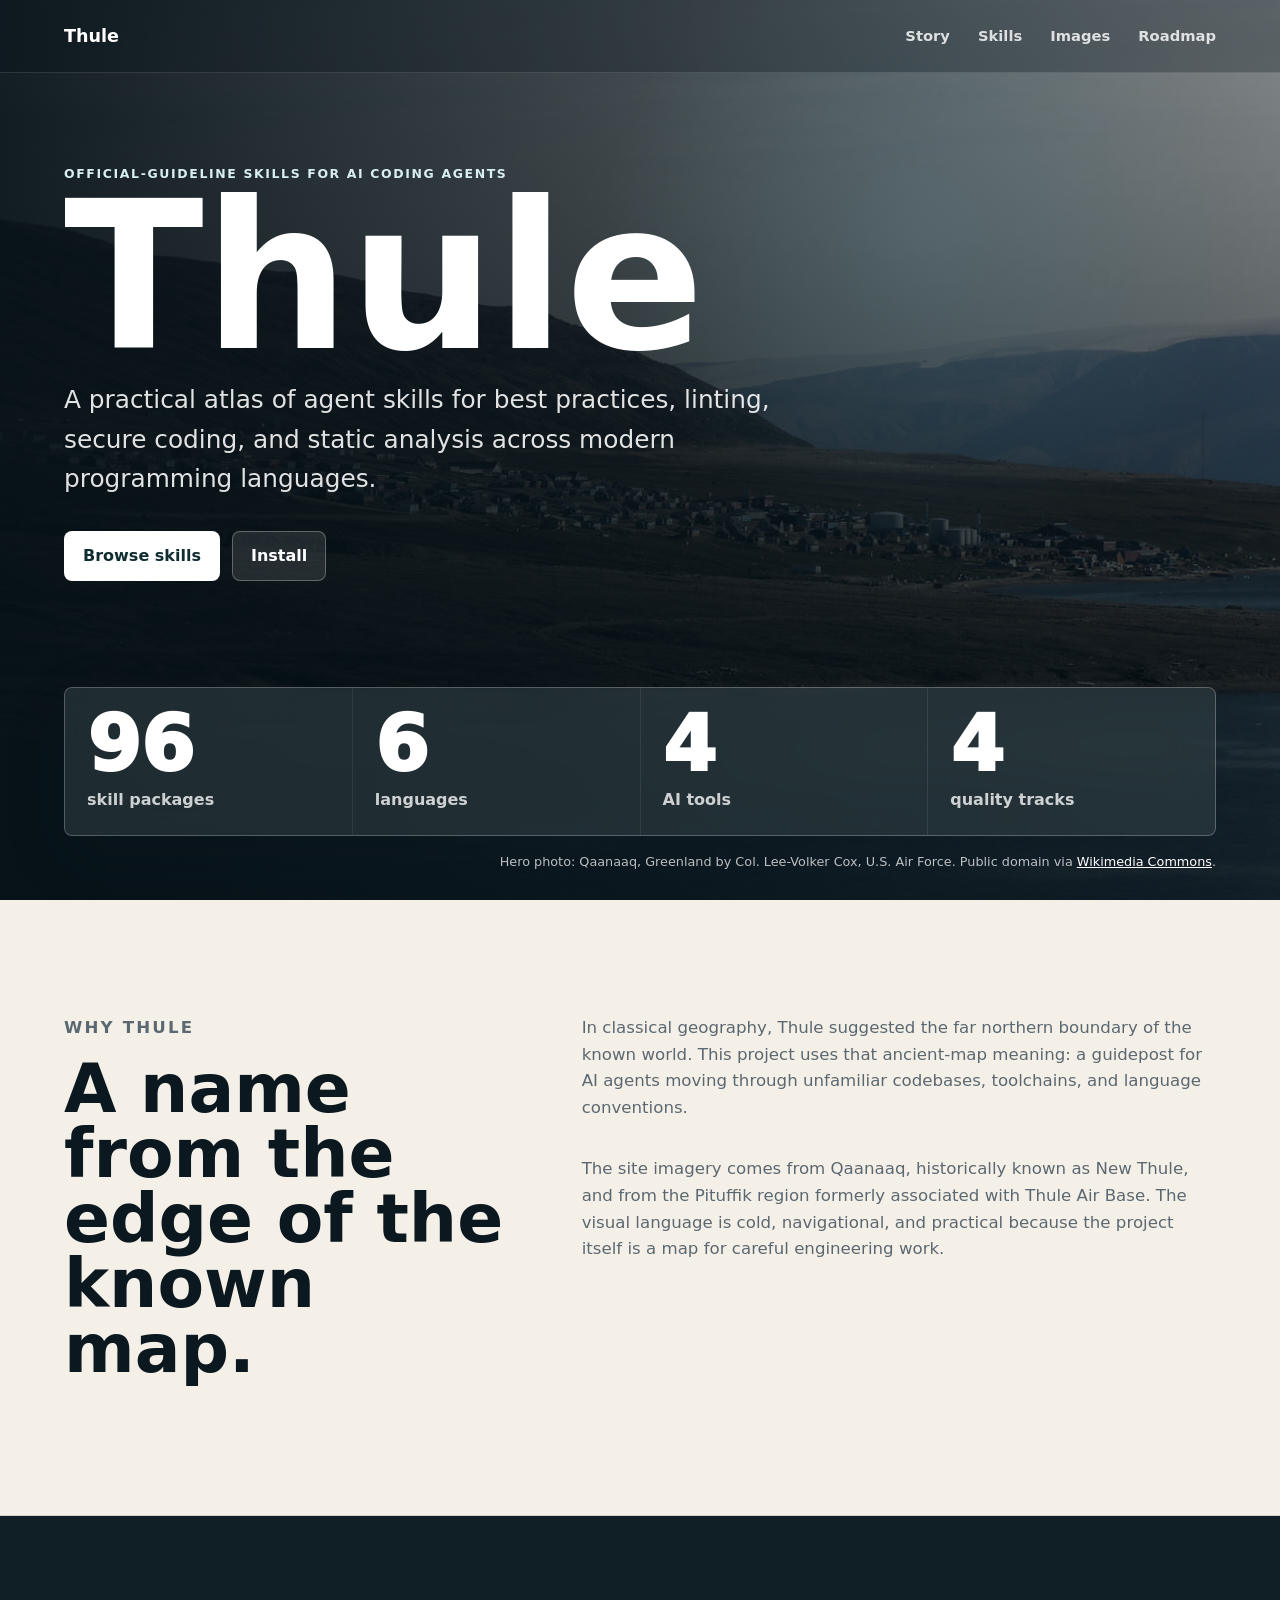
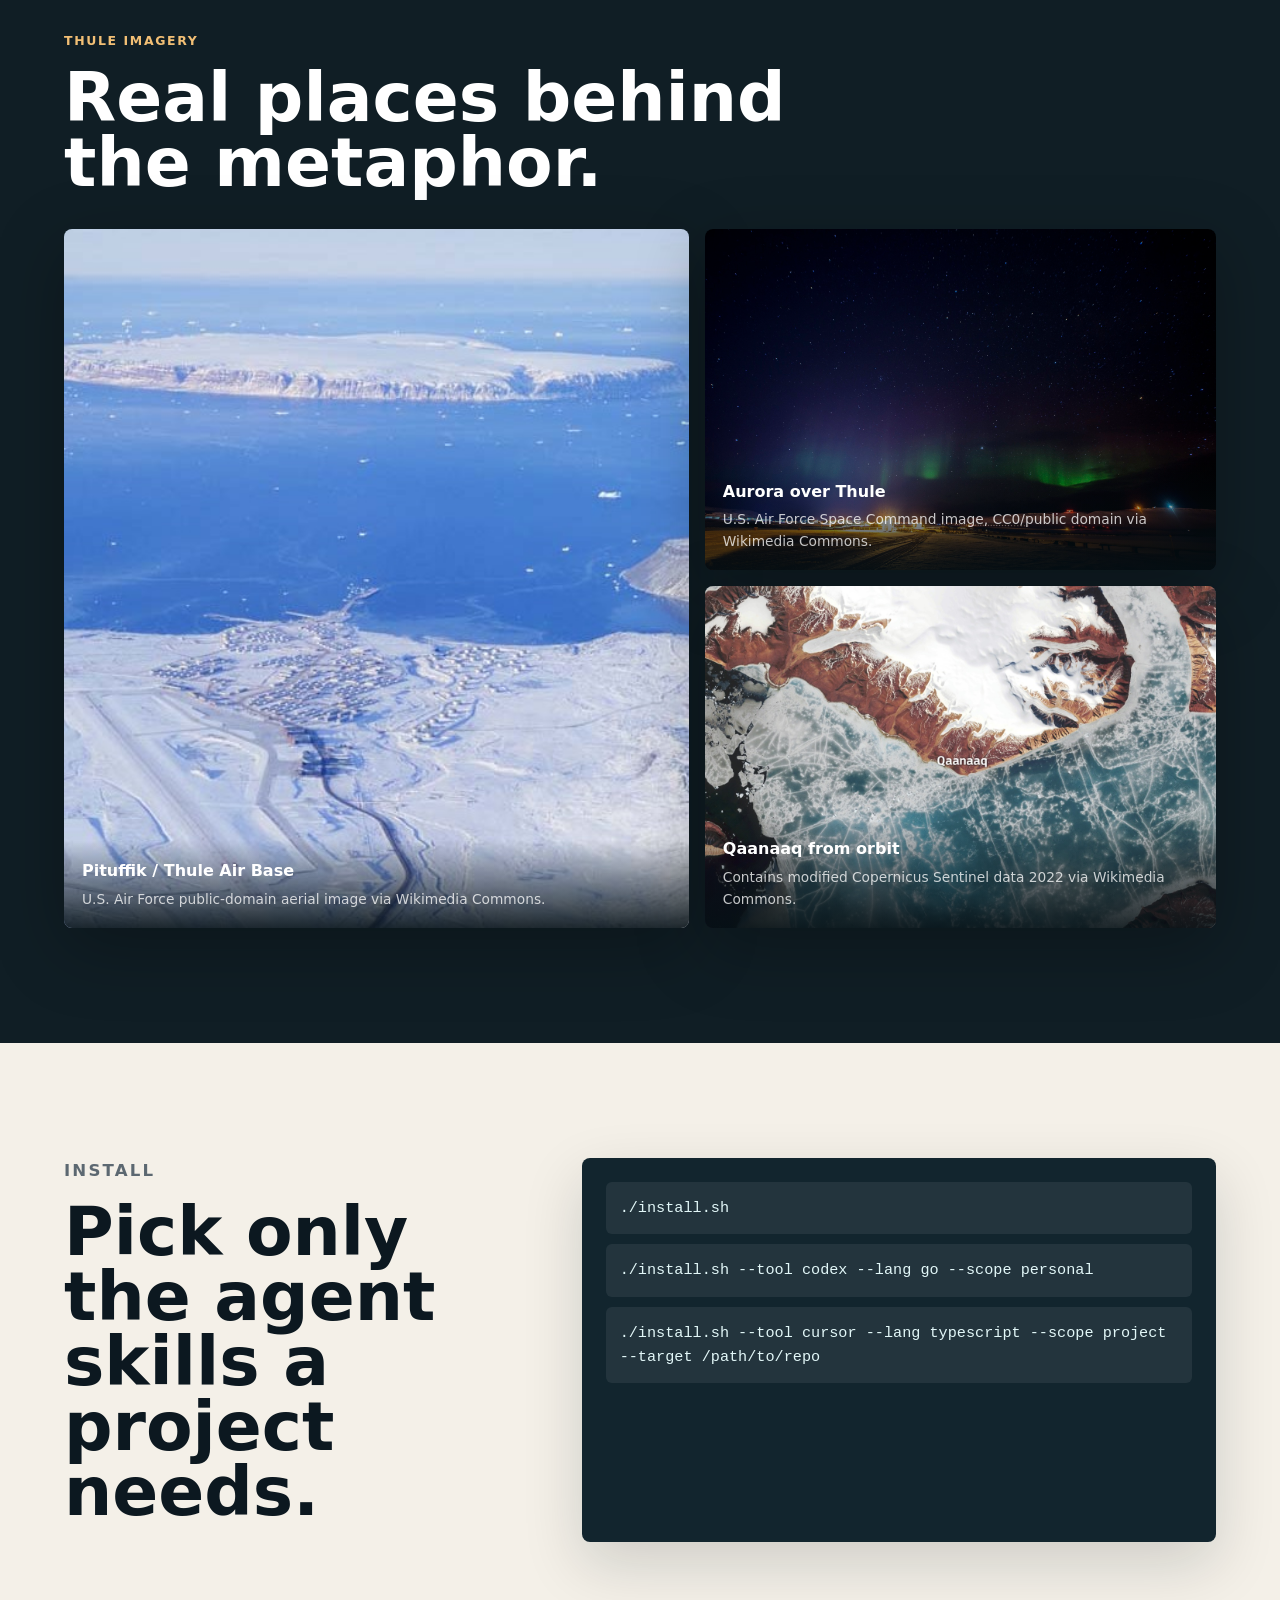
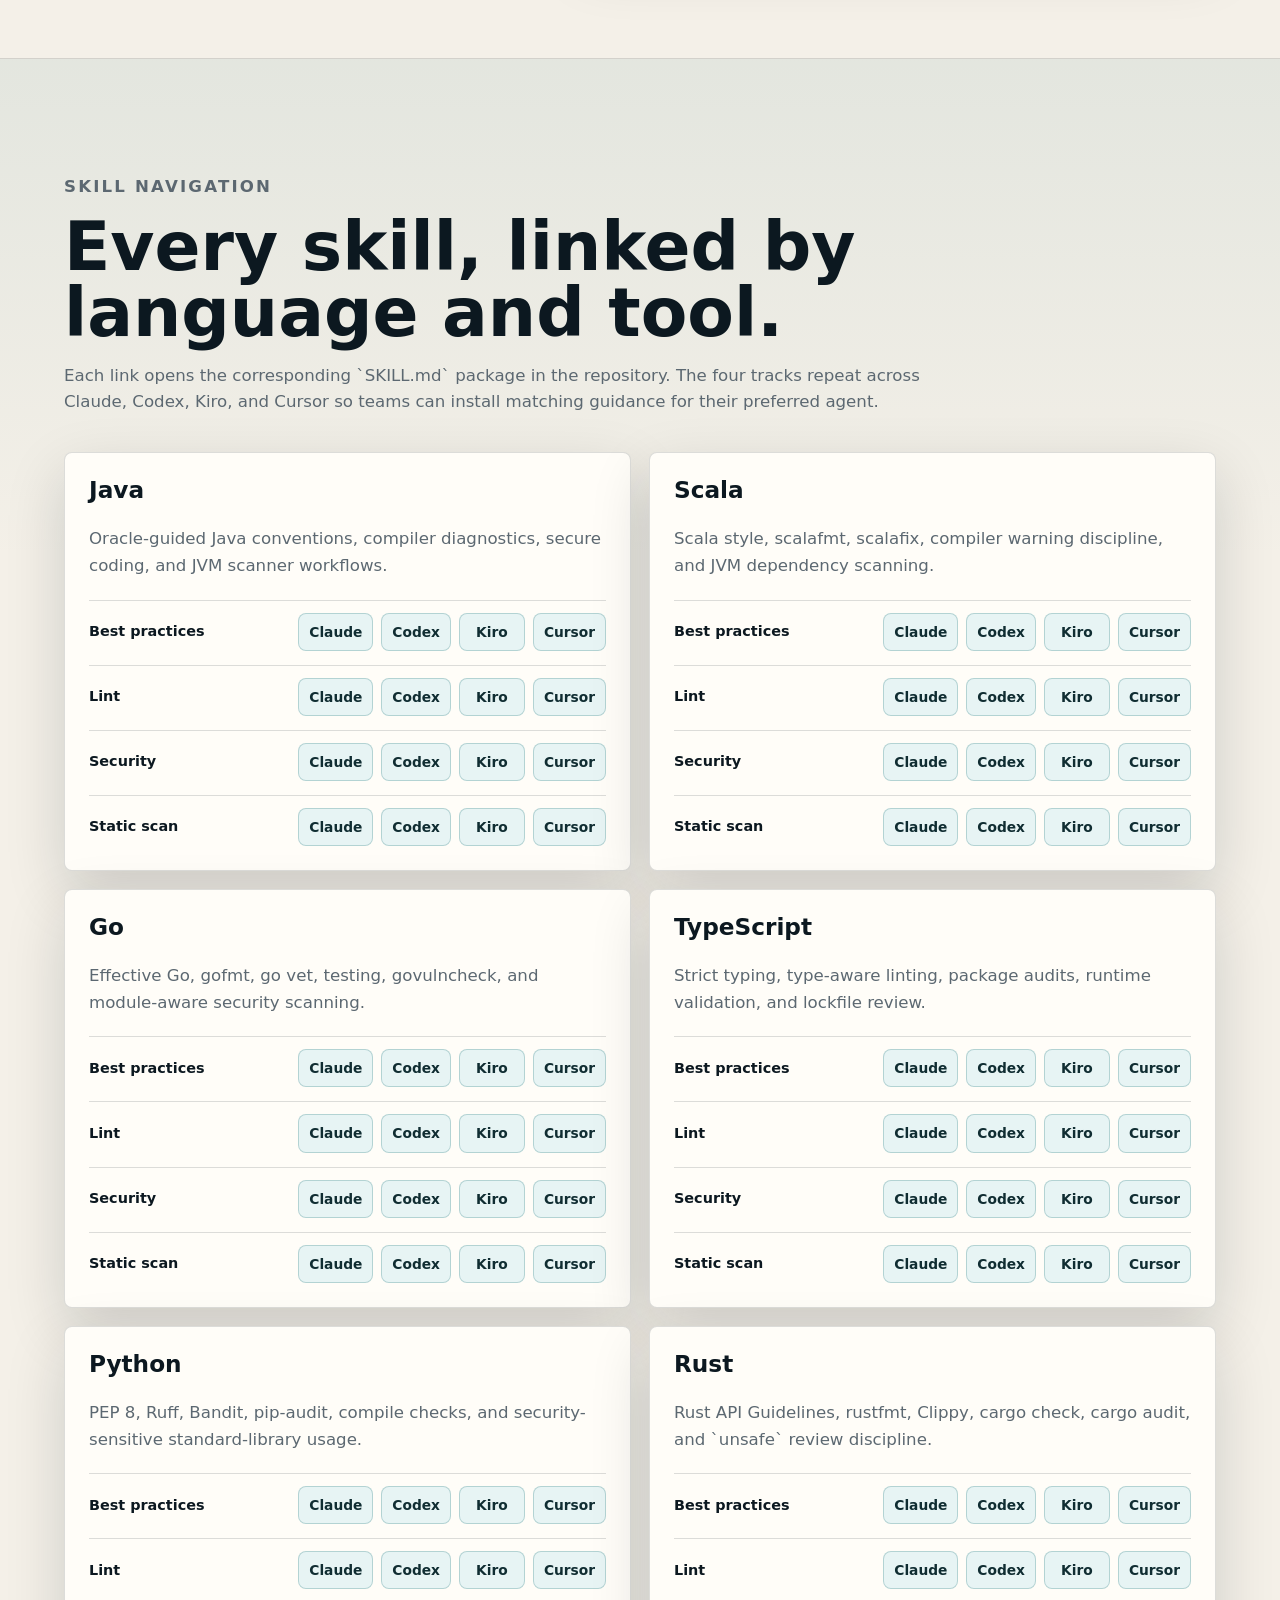
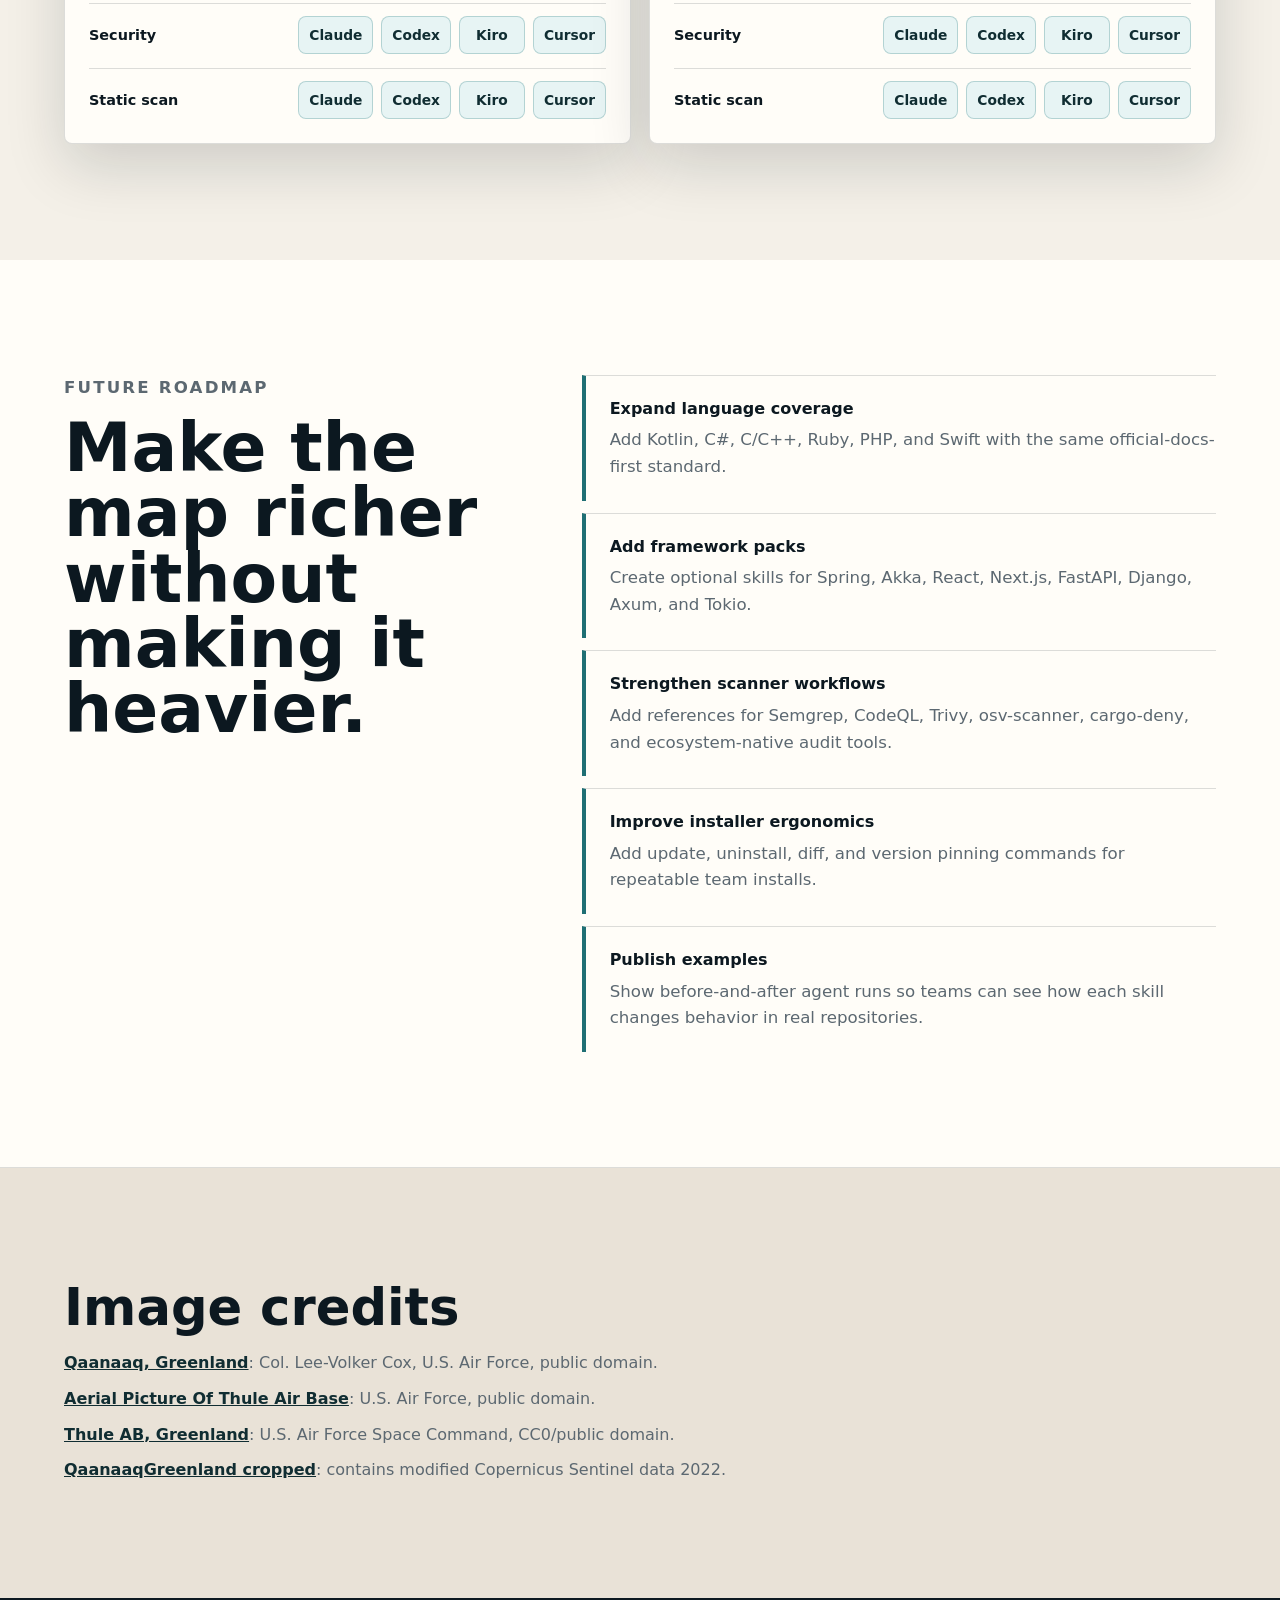
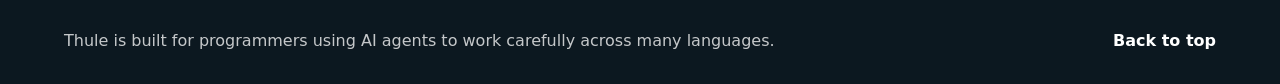
==== index.html @ 40306704 "Serve styled Pages site from docs branch root" ====
<!doctype html>
<html lang="en">
  <head>
    <meta charset="utf-8">
    <meta name="viewport" content="width=device-width, initial-scale=1">
    <meta
      name="description"
      content="Thule is a collection of official-guideline-based AI-agent skills for best practices, linting, security, and static analysis across Java, Scala, Go, TypeScript, Python, and Rust."
    >
    <title>Thule | Agent skills for code quality</title>
    <link rel="stylesheet" href="docs/styles.css?v=2">
  </head>
  <body>
    <header class="hero" id="top">
      <nav class="nav" aria-label="Primary navigation">
        <a class="brand" href="#top" aria-label="Thule home">Thule</a>
        <div class="nav-links">
          <a href="#story">Story</a>
          <a href="#skill-navigation">Skills</a>
          <a href="#images">Images</a>
          <a href="#roadmap">Roadmap</a>
        </div>
      </nav>

      <div class="hero-media" aria-hidden="true">
        <img src="docs/assets/qaanaaq-greenland.jpg" alt="">
      </div>
      <div class="hero-shade" aria-hidden="true"></div>

      <section class="hero-content" aria-labelledby="hero-title">
        <p class="eyebrow">Official-guideline skills for AI coding agents</p>
        <h1 id="hero-title">Thule</h1>
        <p class="lede">
          A practical atlas of agent skills for best practices, linting, secure coding, and static analysis across modern programming languages.
        </p>
        <div class="hero-actions">
          <a class="button primary" href="#skill-navigation">Browse skills</a>
          <a class="button secondary" href="#install">Install</a>
        </div>
      </section>

      <aside class="banner" aria-label="Project coverage banner">
        <div>
          <span>96</span>
          <strong>skill packages</strong>
        </div>
        <div>
          <span>6</span>
          <strong>languages</strong>
        </div>
        <div>
          <span>4</span>
          <strong>AI tools</strong>
        </div>
        <div>
          <span>4</span>
          <strong>quality tracks</strong>
        </div>
      </aside>

      <p class="image-credit">
        Hero photo: Qaanaaq, Greenland by Col. Lee-Volker Cox, U.S. Air Force. Public domain via
        <a href="https://commons.wikimedia.org/wiki/File:Qaanaaq,_Greenland.jpg">Wikimedia Commons</a>.
      </p>
    </header>

    <main>
      <section class="section intro" id="story" aria-labelledby="story-title">
        <div class="section-copy">
          <p class="section-kicker">Why Thule</p>
          <h2 id="story-title">A name from the edge of the known map.</h2>
        </div>
        <div class="text-stack">
          <p>
            In classical geography, Thule suggested the far northern boundary of the known world. This project uses that ancient-map meaning: a guidepost for AI agents moving through unfamiliar codebases, toolchains, and language conventions.
          </p>
          <p>
            The site imagery comes from Qaanaaq, historically known as New Thule, and from the Pituffik region formerly associated with Thule Air Base. The visual language is cold, navigational, and practical because the project itself is a map for careful engineering work.
          </p>
        </div>
      </section>

      <section class="image-band" id="images" aria-labelledby="images-title">
        <div class="image-band-heading">
          <p class="section-kicker">Thule imagery</p>
          <h2 id="images-title">Real places behind the metaphor.</h2>
        </div>
        <div class="image-grid">
          <figure class="feature-image tall">
            <img src="docs/assets/thule-air-base-aerial.jpg" alt="Aerial view of Thule Air Base with water, snow, and surrounding landforms.">
            <figcaption>
              <strong>Pituffik / Thule Air Base</strong>
              <span>U.S. Air Force public-domain aerial image via Wikimedia Commons.</span>
            </figcaption>
          </figure>
          <figure class="feature-image">
            <img src="docs/assets/thule-aurora.jpg" alt="Aurora lights above Thule Air Base at night.">
            <figcaption>
              <strong>Aurora over Thule</strong>
              <span>U.S. Air Force Space Command image, CC0/public domain via Wikimedia Commons.</span>
            </figcaption>
          </figure>
          <figure class="feature-image">
            <img src="docs/assets/qaanaaq-sentinel.jpg" alt="Satellite image of Qaanaaq, Greenland and surrounding ice and terrain.">
            <figcaption>
              <strong>Qaanaaq from orbit</strong>
              <span>Contains modified Copernicus Sentinel data 2022 via Wikimedia Commons.</span>
            </figcaption>
          </figure>
        </div>
      </section>

      <section class="section install" id="install" aria-labelledby="install-title">
        <div class="section-copy">
          <p class="section-kicker">Install</p>
          <h2 id="install-title">Pick only the agent skills a project needs.</h2>
        </div>
        <div class="terminal" role="img" aria-label="Install command examples">
          <code>./install.sh</code>
          <code>./install.sh --tool codex --lang go --scope personal</code>
          <code>./install.sh --tool cursor --lang typescript --scope project --target /path/to/repo</code>
        </div>
      </section>

      <section class="skills-section" id="skill-navigation" aria-labelledby="skills-title">
        <div class="skills-heading">
          <p class="section-kicker">Skill navigation</p>
          <h2 id="skills-title">Every skill, linked by language and tool.</h2>
          <p>
            Each link opens the corresponding `SKILL.md` package in the repository. The four tracks repeat across Claude, Codex, Kiro, and Cursor so teams can install matching guidance for their preferred agent.
          </p>
        </div>

        <div class="skill-grid">
          <article class="skill-card">
            <h3>Java</h3>
            <p>Oracle-guided Java conventions, compiler diagnostics, secure coding, and JVM scanner workflows.</p>
            <div class="skill-group">
              <span>Best practices</span>
              <a href="https://github.com/akg268/Thule/blob/main/java/claude/java-best-practices/SKILL.md">Claude</a>
              <a href="https://github.com/akg268/Thule/blob/main/java/codex/java-best-practices/SKILL.md">Codex</a>
              <a href="https://github.com/akg268/Thule/blob/main/java/kiro/java-best-practices/SKILL.md">Kiro</a>
              <a href="https://github.com/akg268/Thule/blob/main/java/cursor/java-best-practices/SKILL.md">Cursor</a>
            </div>
            <div class="skill-group">
              <span>Lint</span>
              <a href="https://github.com/akg268/Thule/blob/main/java/claude/java-lint/SKILL.md">Claude</a>
              <a href="https://github.com/akg268/Thule/blob/main/java/codex/java-lint/SKILL.md">Codex</a>
              <a href="https://github.com/akg268/Thule/blob/main/java/kiro/java-lint/SKILL.md">Kiro</a>
              <a href="https://github.com/akg268/Thule/blob/main/java/cursor/java-lint/SKILL.md">Cursor</a>
            </div>
            <div class="skill-group">
              <span>Security</span>
              <a href="https://github.com/akg268/Thule/blob/main/java/claude/java-security/SKILL.md">Claude</a>
              <a href="https://github.com/akg268/Thule/blob/main/java/codex/java-security/SKILL.md">Codex</a>
              <a href="https://github.com/akg268/Thule/blob/main/java/kiro/java-security/SKILL.md">Kiro</a>
              <a href="https://github.com/akg268/Thule/blob/main/java/cursor/java-security/SKILL.md">Cursor</a>
            </div>
            <div class="skill-group">
              <span>Static scan</span>
              <a href="https://github.com/akg268/Thule/blob/main/java/claude/java-static-scan/SKILL.md">Claude</a>
              <a href="https://github.com/akg268/Thule/blob/main/java/codex/java-static-scan/SKILL.md">Codex</a>
              <a href="https://github.com/akg268/Thule/blob/main/java/kiro/java-static-scan/SKILL.md">Kiro</a>
              <a href="https://github.com/akg268/Thule/blob/main/java/cursor/java-static-scan/SKILL.md">Cursor</a>
            </div>
          </article>

          <article class="skill-card">
            <h3>Scala</h3>
            <p>Scala style, scalafmt, scalafix, compiler warning discipline, and JVM dependency scanning.</p>
            <div class="skill-group">
              <span>Best practices</span>
              <a href="https://github.com/akg268/Thule/blob/main/scala/claude/scala-best-practices/SKILL.md">Claude</a>
              <a href="https://github.com/akg268/Thule/blob/main/scala/codex/scala-best-practices/SKILL.md">Codex</a>
              <a href="https://github.com/akg268/Thule/blob/main/scala/kiro/scala-best-practices/SKILL.md">Kiro</a>
              <a href="https://github.com/akg268/Thule/blob/main/scala/cursor/scala-best-practices/SKILL.md">Cursor</a>
            </div>
            <div class="skill-group">
              <span>Lint</span>
              <a href="https://github.com/akg268/Thule/blob/main/scala/claude/scala-lint/SKILL.md">Claude</a>
              <a href="https://github.com/akg268/Thule/blob/main/scala/codex/scala-lint/SKILL.md">Codex</a>
              <a href="https://github.com/akg268/Thule/blob/main/scala/kiro/scala-lint/SKILL.md">Kiro</a>
              <a href="https://github.com/akg268/Thule/blob/main/scala/cursor/scala-lint/SKILL.md">Cursor</a>
            </div>
            <div class="skill-group">
              <span>Security</span>
              <a href="https://github.com/akg268/Thule/blob/main/scala/claude/scala-security/SKILL.md">Claude</a>
              <a href="https://github.com/akg268/Thule/blob/main/scala/codex/scala-security/SKILL.md">Codex</a>
              <a href="https://github.com/akg268/Thule/blob/main/scala/kiro/scala-security/SKILL.md">Kiro</a>
              <a href="https://github.com/akg268/Thule/blob/main/scala/cursor/scala-security/SKILL.md">Cursor</a>
            </div>
            <div class="skill-group">
              <span>Static scan</span>
              <a href="https://github.com/akg268/Thule/blob/main/scala/claude/scala-static-scan/SKILL.md">Claude</a>
              <a href="https://github.com/akg268/Thule/blob/main/scala/codex/scala-static-scan/SKILL.md">Codex</a>
              <a href="https://github.com/akg268/Thule/blob/main/scala/kiro/scala-static-scan/SKILL.md">Kiro</a>
              <a href="https://github.com/akg268/Thule/blob/main/scala/cursor/scala-static-scan/SKILL.md">Cursor</a>
            </div>
          </article>

          <article class="skill-card">
            <h3>Go</h3>
            <p>Effective Go, gofmt, go vet, testing, govulncheck, and module-aware security scanning.</p>
            <div class="skill-group">
              <span>Best practices</span>
              <a href="https://github.com/akg268/Thule/blob/main/go/claude/go-best-practices/SKILL.md">Claude</a>
              <a href="https://github.com/akg268/Thule/blob/main/go/codex/go-best-practices/SKILL.md">Codex</a>
              <a href="https://github.com/akg268/Thule/blob/main/go/kiro/go-best-practices/SKILL.md">Kiro</a>
              <a href="https://github.com/akg268/Thule/blob/main/go/cursor/go-best-practices/SKILL.md">Cursor</a>
            </div>
            <div class="skill-group">
              <span>Lint</span>
              <a href="https://github.com/akg268/Thule/blob/main/go/claude/go-lint/SKILL.md">Claude</a>
              <a href="https://github.com/akg268/Thule/blob/main/go/codex/go-lint/SKILL.md">Codex</a>
              <a href="https://github.com/akg268/Thule/blob/main/go/kiro/go-lint/SKILL.md">Kiro</a>
              <a href="https://github.com/akg268/Thule/blob/main/go/cursor/go-lint/SKILL.md">Cursor</a>
            </div>
            <div class="skill-group">
              <span>Security</span>
              <a href="https://github.com/akg268/Thule/blob/main/go/claude/go-security/SKILL.md">Claude</a>
              <a href="https://github.com/akg268/Thule/blob/main/go/codex/go-security/SKILL.md">Codex</a>
              <a href="https://github.com/akg268/Thule/blob/main/go/kiro/go-security/SKILL.md">Kiro</a>
              <a href="https://github.com/akg268/Thule/blob/main/go/cursor/go-security/SKILL.md">Cursor</a>
            </div>
            <div class="skill-group">
              <span>Static scan</span>
              <a href="https://github.com/akg268/Thule/blob/main/go/claude/go-static-scan/SKILL.md">Claude</a>
              <a href="https://github.com/akg268/Thule/blob/main/go/codex/go-static-scan/SKILL.md">Codex</a>
              <a href="https://github.com/akg268/Thule/blob/main/go/kiro/go-static-scan/SKILL.md">Kiro</a>
              <a href="https://github.com/akg268/Thule/blob/main/go/cursor/go-static-scan/SKILL.md">Cursor</a>
            </div>
          </article>

          <article class="skill-card">
            <h3>TypeScript</h3>
            <p>Strict typing, type-aware linting, package audits, runtime validation, and lockfile review.</p>
            <div class="skill-group">
              <span>Best practices</span>
              <a href="https://github.com/akg268/Thule/blob/main/typescript/claude/typescript-best-practices/SKILL.md">Claude</a>
              <a href="https://github.com/akg268/Thule/blob/main/typescript/codex/typescript-best-practices/SKILL.md">Codex</a>
              <a href="https://github.com/akg268/Thule/blob/main/typescript/kiro/typescript-best-practices/SKILL.md">Kiro</a>
              <a href="https://github.com/akg268/Thule/blob/main/typescript/cursor/typescript-best-practices/SKILL.md">Cursor</a>
            </div>
            <div class="skill-group">
              <span>Lint</span>
              <a href="https://github.com/akg268/Thule/blob/main/typescript/claude/typescript-lint/SKILL.md">Claude</a>
              <a href="https://github.com/akg268/Thule/blob/main/typescript/codex/typescript-lint/SKILL.md">Codex</a>
              <a href="https://github.com/akg268/Thule/blob/main/typescript/kiro/typescript-lint/SKILL.md">Kiro</a>
              <a href="https://github.com/akg268/Thule/blob/main/typescript/cursor/typescript-lint/SKILL.md">Cursor</a>
            </div>
            <div class="skill-group">
              <span>Security</span>
              <a href="https://github.com/akg268/Thule/blob/main/typescript/claude/typescript-security/SKILL.md">Claude</a>
              <a href="https://github.com/akg268/Thule/blob/main/typescript/codex/typescript-security/SKILL.md">Codex</a>
              <a href="https://github.com/akg268/Thule/blob/main/typescript/kiro/typescript-security/SKILL.md">Kiro</a>
              <a href="https://github.com/akg268/Thule/blob/main/typescript/cursor/typescript-security/SKILL.md">Cursor</a>
            </div>
            <div class="skill-group">
              <span>Static scan</span>
              <a href="https://github.com/akg268/Thule/blob/main/typescript/claude/typescript-static-scan/SKILL.md">Claude</a>
              <a href="https://github.com/akg268/Thule/blob/main/typescript/codex/typescript-static-scan/SKILL.md">Codex</a>
              <a href="https://github.com/akg268/Thule/blob/main/typescript/kiro/typescript-static-scan/SKILL.md">Kiro</a>
              <a href="https://github.com/akg268/Thule/blob/main/typescript/cursor/typescript-static-scan/SKILL.md">Cursor</a>
            </div>
          </article>

          <article class="skill-card">
            <h3>Python</h3>
            <p>PEP 8, Ruff, Bandit, pip-audit, compile checks, and security-sensitive standard-library usage.</p>
            <div class="skill-group">
              <span>Best practices</span>
              <a href="https://github.com/akg268/Thule/blob/main/python/claude/python-best-practices/SKILL.md">Claude</a>
              <a href="https://github.com/akg268/Thule/blob/main/python/codex/python-best-practices/SKILL.md">Codex</a>
              <a href="https://github.com/akg268/Thule/blob/main/python/kiro/python-best-practices/SKILL.md">Kiro</a>
              <a href="https://github.com/akg268/Thule/blob/main/python/cursor/python-best-practices/SKILL.md">Cursor</a>
            </div>
            <div class="skill-group">
              <span>Lint</span>
              <a href="https://github.com/akg268/Thule/blob/main/python/claude/python-lint/SKILL.md">Claude</a>
              <a href="https://github.com/akg268/Thule/blob/main/python/codex/python-lint/SKILL.md">Codex</a>
              <a href="https://github.com/akg268/Thule/blob/main/python/kiro/python-lint/SKILL.md">Kiro</a>
              <a href="https://github.com/akg268/Thule/blob/main/python/cursor/python-lint/SKILL.md">Cursor</a>
            </div>
            <div class="skill-group">
              <span>Security</span>
              <a href="https://github.com/akg268/Thule/blob/main/python/claude/python-security/SKILL.md">Claude</a>
              <a href="https://github.com/akg268/Thule/blob/main/python/codex/python-security/SKILL.md">Codex</a>
              <a href="https://github.com/akg268/Thule/blob/main/python/kiro/python-security/SKILL.md">Kiro</a>
              <a href="https://github.com/akg268/Thule/blob/main/python/cursor/python-security/SKILL.md">Cursor</a>
            </div>
            <div class="skill-group">
              <span>Static scan</span>
              <a href="https://github.com/akg268/Thule/blob/main/python/claude/python-static-scan/SKILL.md">Claude</a>
              <a href="https://github.com/akg268/Thule/blob/main/python/codex/python-static-scan/SKILL.md">Codex</a>
              <a href="https://github.com/akg268/Thule/blob/main/python/kiro/python-static-scan/SKILL.md">Kiro</a>
              <a href="https://github.com/akg268/Thule/blob/main/python/cursor/python-static-scan/SKILL.md">Cursor</a>
            </div>
          </article>

          <article class="skill-card">
            <h3>Rust</h3>
            <p>Rust API Guidelines, rustfmt, Clippy, cargo check, cargo audit, and `unsafe` review discipline.</p>
            <div class="skill-group">
              <span>Best practices</span>
              <a href="https://github.com/akg268/Thule/blob/main/rust/claude/rust-best-practices/SKILL.md">Claude</a>
              <a href="https://github.com/akg268/Thule/blob/main/rust/codex/rust-best-practices/SKILL.md">Codex</a>
              <a href="https://github.com/akg268/Thule/blob/main/rust/kiro/rust-best-practices/SKILL.md">Kiro</a>
              <a href="https://github.com/akg268/Thule/blob/main/rust/cursor/rust-best-practices/SKILL.md">Cursor</a>
            </div>
            <div class="skill-group">
              <span>Lint</span>
              <a href="https://github.com/akg268/Thule/blob/main/rust/claude/rust-lint/SKILL.md">Claude</a>
              <a href="https://github.com/akg268/Thule/blob/main/rust/codex/rust-lint/SKILL.md">Codex</a>
              <a href="https://github.com/akg268/Thule/blob/main/rust/kiro/rust-lint/SKILL.md">Kiro</a>
              <a href="https://github.com/akg268/Thule/blob/main/rust/cursor/rust-lint/SKILL.md">Cursor</a>
            </div>
            <div class="skill-group">
              <span>Security</span>
              <a href="https://github.com/akg268/Thule/blob/main/rust/claude/rust-security/SKILL.md">Claude</a>
              <a href="https://github.com/akg268/Thule/blob/main/rust/codex/rust-security/SKILL.md">Codex</a>
              <a href="https://github.com/akg268/Thule/blob/main/rust/kiro/rust-security/SKILL.md">Kiro</a>
              <a href="https://github.com/akg268/Thule/blob/main/rust/cursor/rust-security/SKILL.md">Cursor</a>
            </div>
            <div class="skill-group">
              <span>Static scan</span>
              <a href="https://github.com/akg268/Thule/blob/main/rust/claude/rust-static-scan/SKILL.md">Claude</a>
              <a href="https://github.com/akg268/Thule/blob/main/rust/codex/rust-static-scan/SKILL.md">Codex</a>
              <a href="https://github.com/akg268/Thule/blob/main/rust/kiro/rust-static-scan/SKILL.md">Kiro</a>
              <a href="https://github.com/akg268/Thule/blob/main/rust/cursor/rust-static-scan/SKILL.md">Cursor</a>
            </div>
          </article>
        </div>
      </section>

      <section class="section roadmap" id="roadmap" aria-labelledby="roadmap-title">
        <div class="section-copy">
          <p class="section-kicker">Future roadmap</p>
          <h2 id="roadmap-title">Make the map richer without making it heavier.</h2>
        </div>
        <ol class="roadmap-list">
          <li>
            <span>Expand language coverage</span>
            <p>Add Kotlin, C#, C/C++, Ruby, PHP, and Swift with the same official-docs-first standard.</p>
          </li>
          <li>
            <span>Add framework packs</span>
            <p>Create optional skills for Spring, Akka, React, Next.js, FastAPI, Django, Axum, and Tokio.</p>
          </li>
          <li>
            <span>Strengthen scanner workflows</span>
            <p>Add references for Semgrep, CodeQL, Trivy, osv-scanner, cargo-deny, and ecosystem-native audit tools.</p>
          </li>
          <li>
            <span>Improve installer ergonomics</span>
            <p>Add update, uninstall, diff, and version pinning commands for repeatable team installs.</p>
          </li>
          <li>
            <span>Publish examples</span>
            <p>Show before-and-after agent runs so teams can see how each skill changes behavior in real repositories.</p>
          </li>
        </ol>
      </section>

      <section class="credits" aria-labelledby="credits-title">
        <h2 id="credits-title">Image credits</h2>
        <ul>
          <li><a href="https://commons.wikimedia.org/wiki/File:Qaanaaq,_Greenland.jpg">Qaanaaq, Greenland</a>: Col. Lee-Volker Cox, U.S. Air Force, public domain.</li>
          <li><a href="https://commons.wikimedia.org/wiki/File:Aerial_Picture_Of_Thule_Air_Base.jpg">Aerial Picture Of Thule Air Base</a>: U.S. Air Force, public domain.</li>
          <li><a href="https://commons.wikimedia.org/wiki/File:Thule_AB,_Greenland_(39033264061).jpg">Thule AB, Greenland</a>: U.S. Air Force Space Command, CC0/public domain.</li>
          <li><a href="https://commons.wikimedia.org/wiki/File:QaanaaqGreenland_(cropped).jpg">QaanaaqGreenland cropped</a>: contains modified Copernicus Sentinel data 2022.</li>
        </ul>
      </section>
    </main>

    <footer class="footer">
      <p>Thule is built for programmers using AI agents to work carefully across many languages.</p>
      <a href="#top">Back to top</a>
    </footer>
  </body>
</html>
---- docs/styles.css ----
:root {
  color-scheme: light;
  --ink: #0c1820;
  --muted: #5c6871;
  --paper: #f4f0e8;
  --panel: #fffdf8;
  --line: rgba(12, 24, 32, 0.14);
  --deep: #102d32;
  --teal: #1f6f74;
  --blue: #6297a8;
  --copper: #c66d32;
  --gold: #e5b65c;
  --ice: #d8eff2;
  --shadow: 0 22px 60px rgba(12, 24, 32, 0.16);
}

* {
  box-sizing: border-box;
}

html {
  scroll-behavior: smooth;
}

body {
  margin: 0;
  background: var(--paper);
  color: var(--ink);
  font-family: Inter, ui-sans-serif, system-ui, -apple-system, BlinkMacSystemFont, "Segoe UI", sans-serif;
  line-height: 1.6;
}

img {
  display: block;
  max-width: 100%;
}

a {
  color: inherit;
}

.hero {
  position: relative;
  min-height: 100vh;
  display: grid;
  grid-template-rows: 1fr auto;
  align-items: center;
  overflow: hidden;
  color: #fff;
  padding: 112px clamp(20px, 5vw, 84px) 28px;
}

.hero-media,
.hero-shade {
  position: absolute;
  inset: 0;
}

.hero-media img {
  width: 100%;
  height: 100%;
  object-fit: cover;
  object-position: center 50%;
  filter: saturate(0.95) contrast(1.06);
}

.hero-shade {
  background:
    radial-gradient(circle at 72% 26%, rgba(98, 151, 168, 0.2), transparent 28%),
    linear-gradient(90deg, rgba(6, 17, 23, 0.92), rgba(6, 17, 23, 0.68) 46%, rgba(6, 17, 23, 0.34)),
    linear-gradient(180deg, rgba(6, 17, 23, 0.2), rgba(6, 17, 23, 0.8));
}

.nav {
  position: absolute;
  z-index: 4;
  top: 0;
  left: 0;
  right: 0;
  display: flex;
  align-items: center;
  justify-content: space-between;
  gap: 24px;
  padding: 22px clamp(20px, 5vw, 84px);
  backdrop-filter: blur(16px);
  background: rgba(6, 17, 23, 0.28);
  border-bottom: 1px solid rgba(255, 255, 255, 0.12);
}

.brand {
  color: #fff;
  font-size: 1.1rem;
  font-weight: 900;
  letter-spacing: 0;
  text-decoration: none;
}

.nav-links {
  display: flex;
  flex-wrap: wrap;
  justify-content: flex-end;
  gap: clamp(12px, 2.4vw, 28px);
  font-size: 0.92rem;
}

.nav-links a {
  color: rgba(255, 255, 255, 0.82);
  font-weight: 700;
  text-decoration: none;
}

.nav-links a:hover {
  color: #fff;
}

.hero-content {
  position: relative;
  z-index: 2;
  max-width: 850px;
}

.eyebrow,
.section-kicker {
  margin: 0 0 14px;
  color: var(--ice);
  font-size: 0.78rem;
  font-weight: 900;
  letter-spacing: 0.13em;
  text-transform: uppercase;
}

h1,
h2,
h3,
p {
  margin-top: 0;
}

h1 {
  margin-bottom: 22px;
  font-size: clamp(5rem, 16vw, 13.5rem);
  line-height: 0.78;
  letter-spacing: 0;
}

h2 {
  margin-bottom: 18px;
  font-size: clamp(2.2rem, 5.3vw, 5rem);
  line-height: 0.96;
  letter-spacing: 0;
}

h3 {
  margin-bottom: 10px;
  font-size: 1.45rem;
  line-height: 1.1;
}

.lede {
  max-width: 720px;
  margin-bottom: 32px;
  color: rgba(255, 255, 255, 0.88);
  font-size: clamp(1.12rem, 2.1vw, 1.55rem);
}

.hero-actions {
  display: flex;
  flex-wrap: wrap;
  gap: 12px;
}

.button {
  display: inline-flex;
  align-items: center;
  justify-content: center;
  min-height: 46px;
  padding: 11px 18px;
  border: 1px solid rgba(255, 255, 255, 0.28);
  border-radius: 8px;
  font-weight: 850;
  text-decoration: none;
}

.button.primary {
  background: #fff;
  color: var(--deep);
}

.button.secondary {
  background: rgba(255, 255, 255, 0.1);
  color: #fff;
}

.banner {
  position: relative;
  z-index: 3;
  display: grid;
  grid-template-columns: repeat(4, minmax(0, 1fr));
  gap: 1px;
  margin-top: 54px;
  overflow: hidden;
  border: 1px solid rgba(255, 255, 255, 0.18);
  border-radius: 8px;
  background: rgba(255, 255, 255, 0.16);
  box-shadow: var(--shadow);
  backdrop-filter: blur(20px);
}

.banner div {
  min-height: 120px;
  padding: 22px;
  background: rgba(8, 27, 33, 0.42);
}

.banner span {
  display: block;
  margin-bottom: 8px;
  font-size: clamp(2.2rem, 6vw, 4.8rem);
  font-weight: 950;
  line-height: 0.9;
}

.banner strong {
  color: rgba(255, 255, 255, 0.78);
}

.image-credit {
  position: relative;
  z-index: 3;
  max-width: 760px;
  margin: 16px 0 0 auto;
  color: rgba(255, 255, 255, 0.72);
  font-size: 0.8rem;
  text-align: right;
}

.image-credit a {
  color: #fff;
}

.section,
.skills-section,
.image-band,
.credits {
  padding: clamp(66px, 9vw, 124px) clamp(20px, 5vw, 84px);
}

.section {
  display: grid;
  grid-template-columns: minmax(230px, 0.82fr) minmax(0, 1.18fr);
  gap: clamp(28px, 6vw, 90px);
  border-bottom: 1px solid var(--line);
}

.section-kicker {
  color: var(--copper);
}

.section-copy {
  max-width: 700px;
}

.text-stack {
  display: grid;
  gap: 18px;
  align-content: start;
}

.text-stack p,
.section-copy p,
.skills-heading p,
.skill-card p,
.roadmap-list p {
  color: var(--muted);
  font-size: 1.04rem;
}

.image-band {
  background: #101e25;
  color: #fff;
}

.image-band-heading {
  max-width: 780px;
  margin-bottom: 34px;
}

.image-band .section-kicker {
  color: #f2bf75;
}

.image-grid {
  display: grid;
  grid-template-columns: 1.1fr 0.9fr;
  grid-template-rows: repeat(2, minmax(230px, 1fr));
  gap: 16px;
}

.feature-image {
  position: relative;
  min-height: 250px;
  margin: 0;
  overflow: hidden;
  border-radius: 8px;
  background: #132831;
  box-shadow: 0 20px 70px rgba(0, 0, 0, 0.28);
}

.feature-image.tall {
  grid-row: span 2;
}

.feature-image img {
  width: 100%;
  height: 100%;
  min-height: inherit;
  object-fit: cover;
}

.feature-image figcaption {
  position: absolute;
  left: 0;
  right: 0;
  bottom: 0;
  display: grid;
  gap: 4px;
  padding: 18px;
  color: #fff;
  background: linear-gradient(180deg, transparent, rgba(5, 16, 21, 0.88));
}

.feature-image strong {
  font-size: 1rem;
}

.feature-image span {
  color: rgba(255, 255, 255, 0.76);
  font-size: 0.86rem;
}

.terminal {
  display: grid;
  gap: 10px;
  align-content: start;
  padding: 24px;
  border-radius: 8px;
  background: #12252e;
  box-shadow: var(--shadow);
}

.terminal code {
  display: block;
  padding: 14px;
  border-radius: 6px;
  background: rgba(255, 255, 255, 0.07);
  color: #e2f7f8;
  font-family: "SFMono-Regular", Consolas, "Liberation Mono", monospace;
  font-size: clamp(0.78rem, 1.8vw, 0.95rem);
  overflow-wrap: anywhere;
}

.skills-section {
  background:
    linear-gradient(180deg, rgba(31, 111, 116, 0.08), transparent 28%),
    var(--paper);
}

.skills-heading {
  max-width: 900px;
  margin-bottom: 36px;
}

.skill-grid {
  display: grid;
  grid-template-columns: repeat(2, minmax(0, 1fr));
  gap: 18px;
}

.skill-card {
  display: grid;
  gap: 14px;
  align-content: start;
  padding: 24px;
  border: 1px solid var(--line);
  border-radius: 8px;
  background: var(--panel);
  box-shadow: var(--shadow);
}

.skill-card p {
  margin-bottom: 6px;
}

.skill-group {
  display: grid;
  grid-template-columns: minmax(110px, 1fr) repeat(4, minmax(66px, auto));
  gap: 8px;
  align-items: center;
  padding-top: 12px;
  border-top: 1px solid var(--line);
}

.skill-group span {
  color: var(--ink);
  font-size: 0.9rem;
  font-weight: 850;
}

.skill-group a {
  display: inline-flex;
  align-items: center;
  justify-content: center;
  min-height: 34px;
  padding: 7px 10px;
  border: 1px solid rgba(31, 111, 116, 0.26);
  border-radius: 8px;
  color: var(--deep);
  font-size: 0.86rem;
  font-weight: 850;
  text-decoration: none;
  background: rgba(216, 239, 242, 0.62);
}

.skill-group a:hover {
  border-color: var(--teal);
  background: var(--deep);
  color: #fff;
}

.roadmap {
  background: var(--panel);
}

.roadmap-list {
  display: grid;
  gap: 12px;
  margin: 0;
  padding: 0;
}

.roadmap-list li {
  list-style: none;
  padding: 20px 0 20px 24px;
  border-top: 1px solid var(--line);
  border-left: 4px solid var(--teal);
}

.roadmap-list span {
  display: block;
  margin-bottom: 6px;
  font-weight: 900;
}

.roadmap-list p {
  margin-bottom: 0;
}

.credits {
  background: #e9e2d7;
}

.credits h2 {
  font-size: clamp(1.9rem, 4vw, 3.4rem);
}

.credits ul {
  display: grid;
  gap: 10px;
  max-width: 920px;
  margin: 0;
  padding: 0;
}

.credits li {
  list-style: none;
  color: var(--muted);
}

.credits a {
  color: var(--deep);
  font-weight: 850;
}

.footer {
  display: flex;
  align-items: center;
  justify-content: space-between;
  gap: 20px;
  padding: 30px clamp(20px, 5vw, 84px);
  background: var(--ink);
  color: rgba(255, 255, 255, 0.76);
}

.footer p {
  margin: 0;
}

.footer a {
  color: #fff;
  font-weight: 900;
  text-decoration: none;
}

@media (max-width: 980px) {
  .section,
  .skill-grid,
  .image-grid {
    grid-template-columns: 1fr;
  }

  .feature-image.tall {
    grid-row: auto;
  }

  .banner {
    grid-template-columns: repeat(2, minmax(0, 1fr));
  }
}

@media (max-width: 680px) {
  .hero {
    min-height: 92vh;
    padding: 118px 18px 24px;
  }

  .nav {
    align-items: flex-start;
    padding: 18px;
  }

  .nav-links {
    max-width: 240px;
  }

  .banner,
  .skill-group {
    grid-template-columns: 1fr;
  }

  .banner div {
    min-height: 92px;
  }

  .hero-actions {
    flex-direction: column;
    align-items: stretch;
  }

  .button {
    width: 100%;
  }

  .section,
  .skills-section,
  .image-band,
  .credits {
    padding-left: 18px;
    padding-right: 18px;
  }

  .image-credit {
    text-align: left;
  }

  .footer {
    flex-direction: column;
    align-items: flex-start;
  }
}
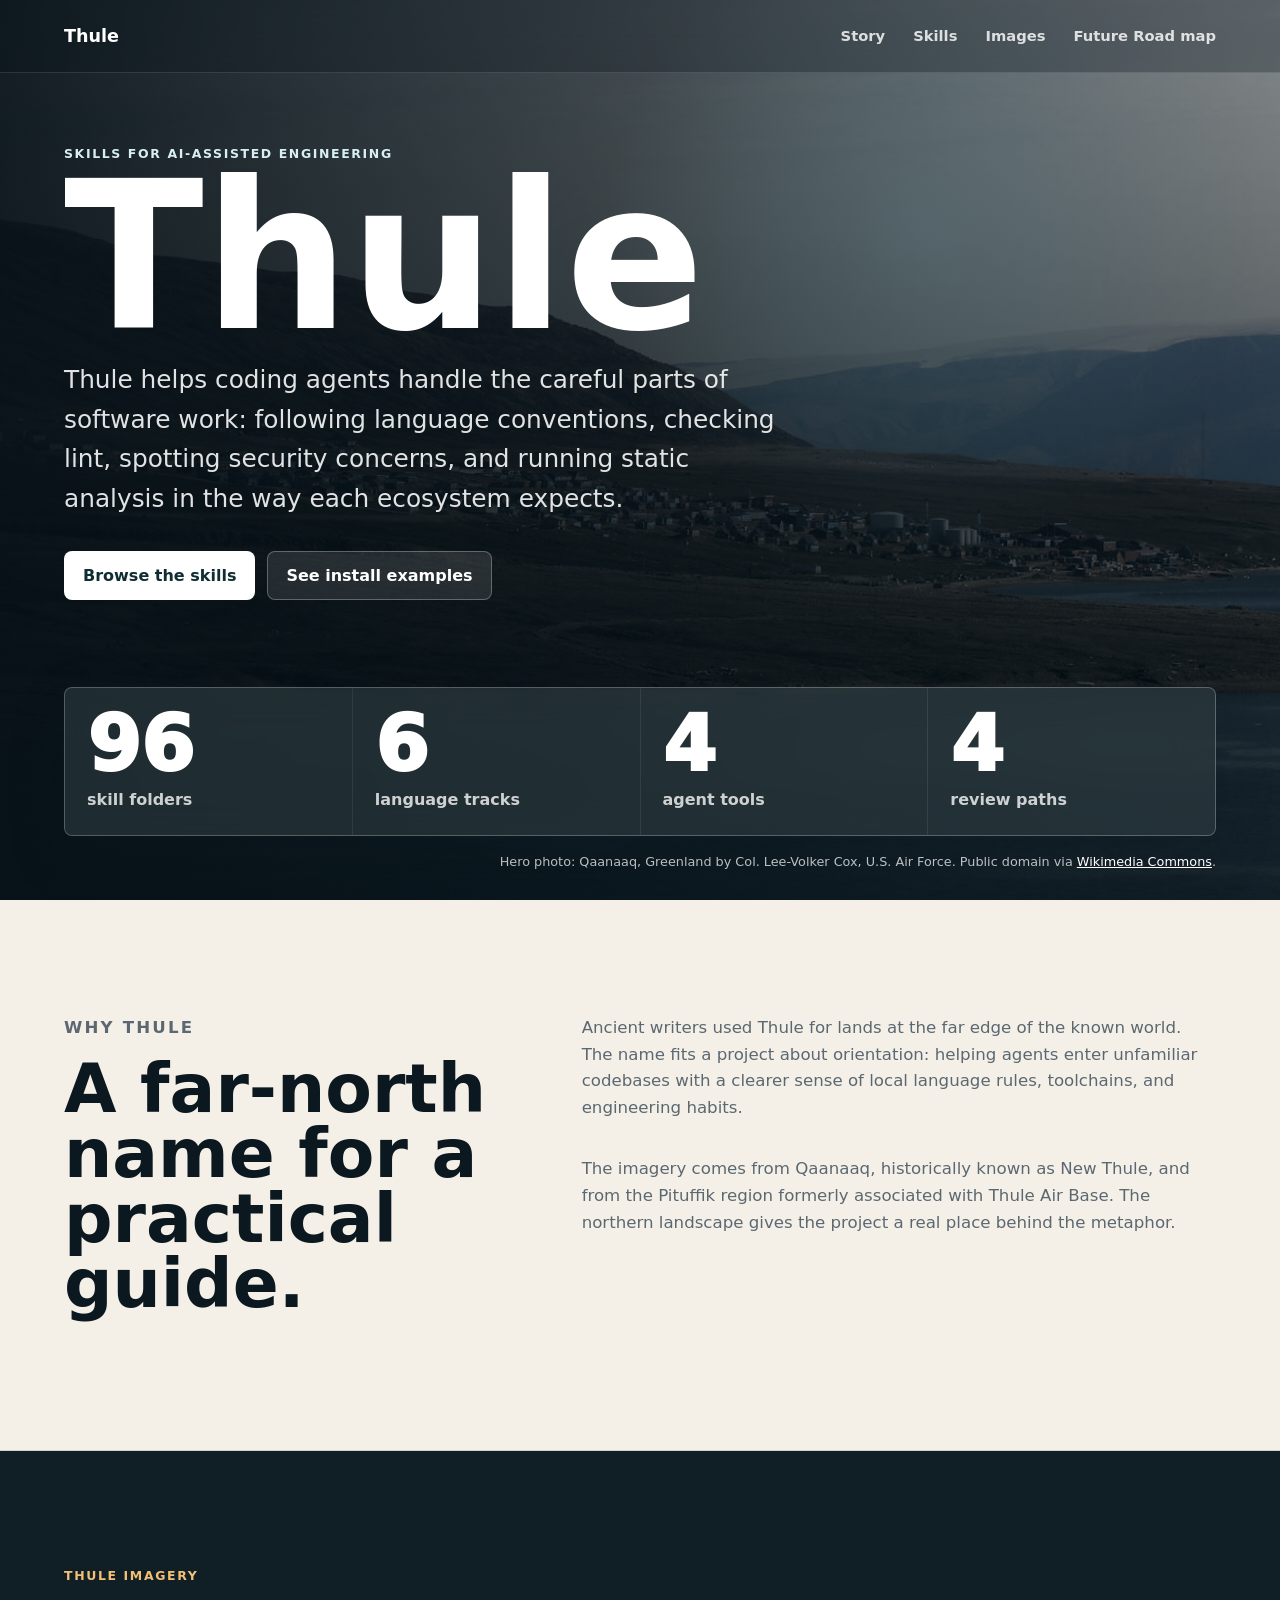
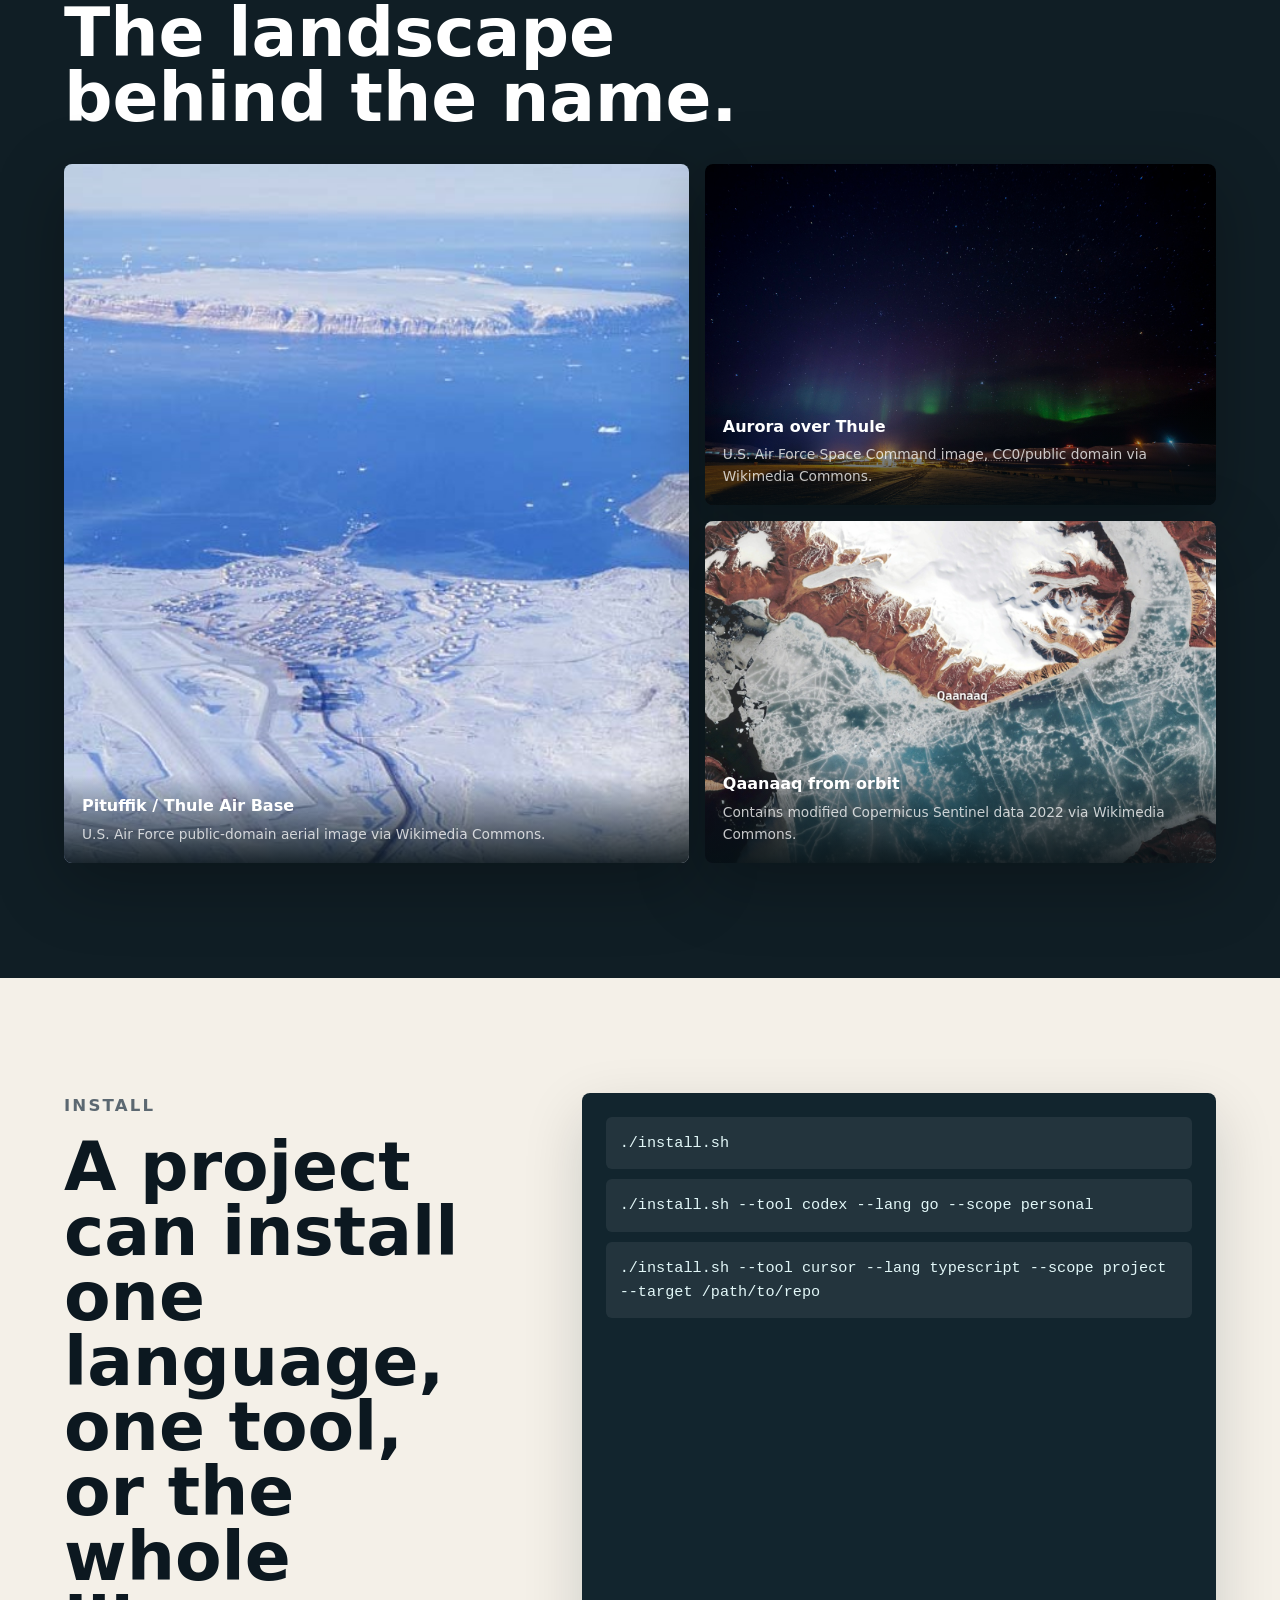
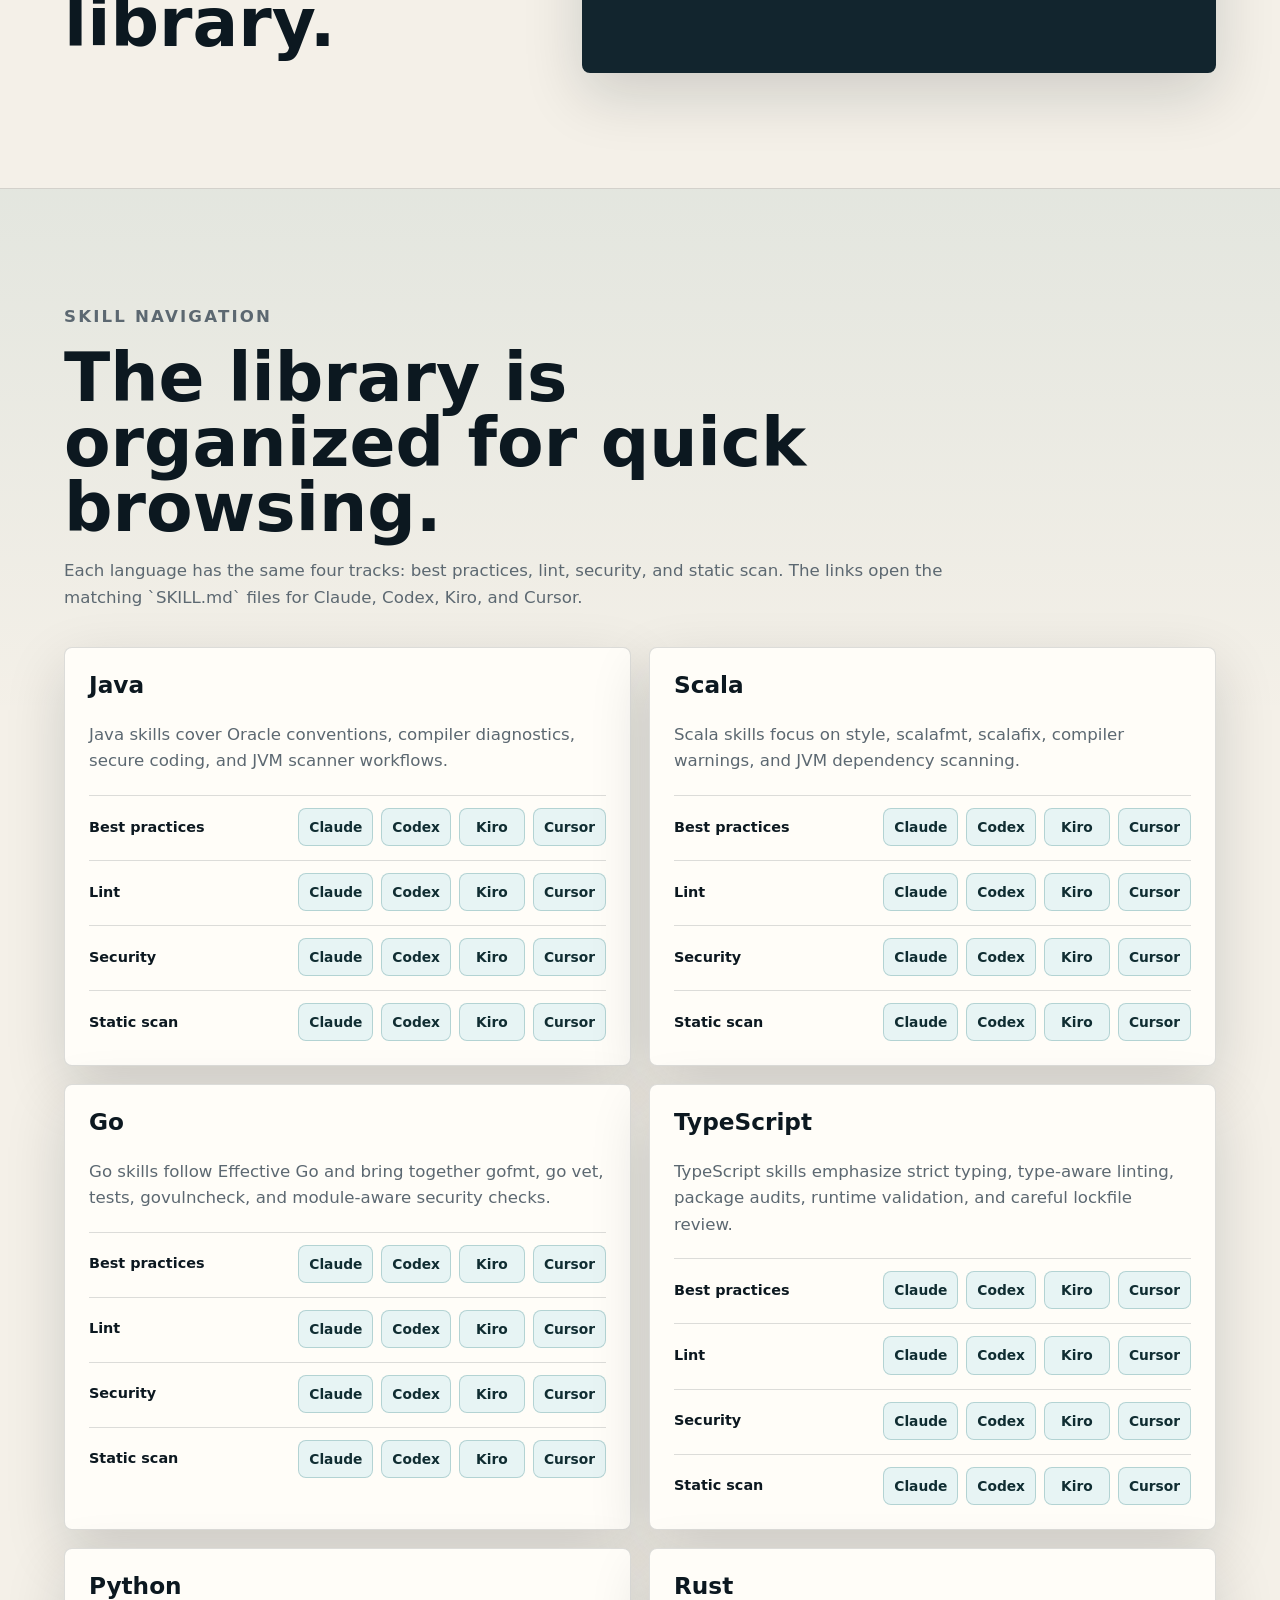
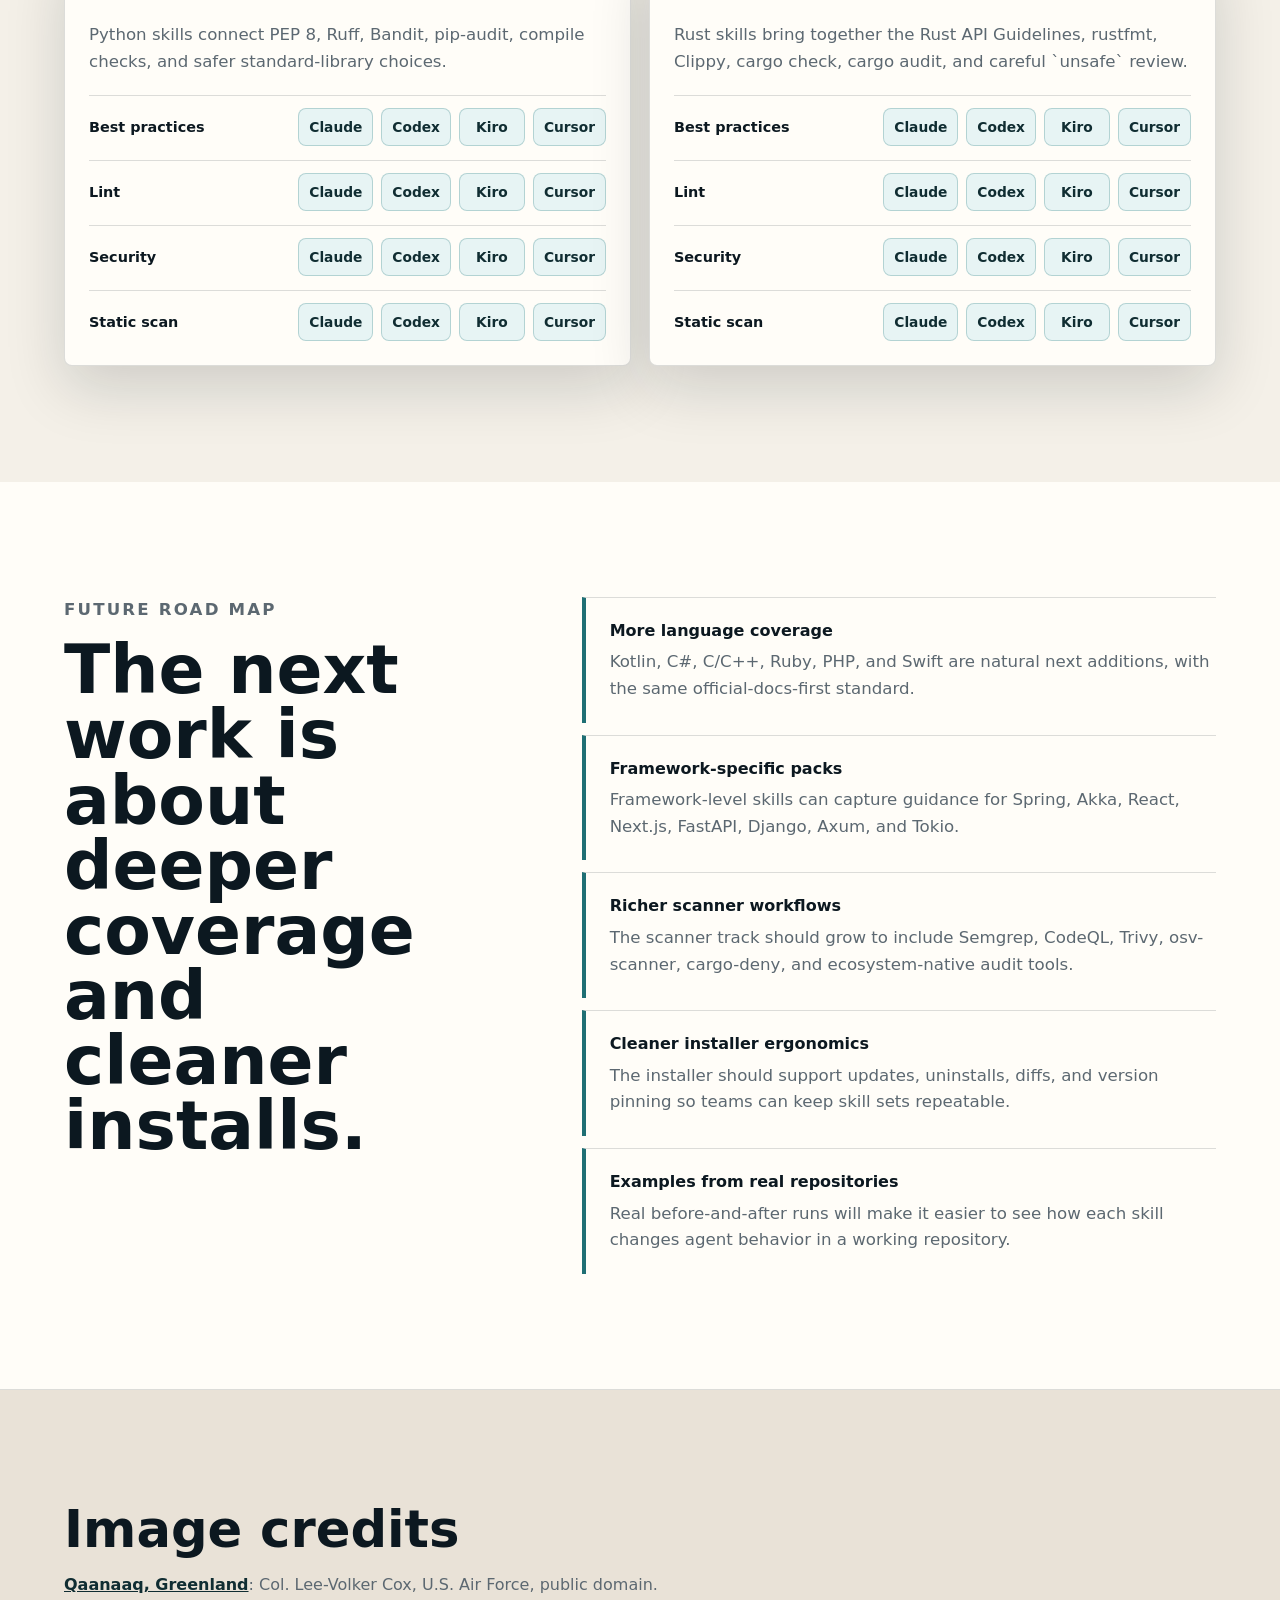
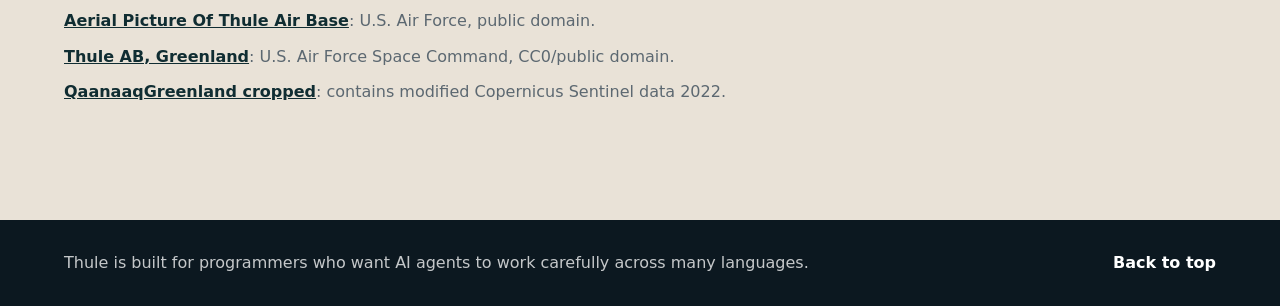
==== commit a77d73e9: "Update docs branch root copy" ====
--- a/index.html
+++ b/index.html
@@ -5,7 +5,7 @@
     <meta name="viewport" content="width=device-width, initial-scale=1">
     <meta
       name="description"
-      content="Thule is a collection of official-guideline-based AI-agent skills for best practices, linting, security, and static analysis across Java, Scala, Go, TypeScript, Python, and Rust."
+      content="Thule collects official-source-backed agent skills for teams working across Java, Scala, Go, TypeScript, Python, and Rust."
     >
     <title>Thule | Agent skills for code quality</title>
     <link rel="stylesheet" href="docs/styles.css?v=2">
@@ -18,7 +18,7 @@
           <a href="#story">Story</a>
           <a href="#skill-navigation">Skills</a>
           <a href="#images">Images</a>
-          <a href="#roadmap">Roadmap</a>
+          <a href="#roadmap">Future Road map</a>
         </div>
       </nav>
 
@@ -28,33 +28,33 @@
       <div class="hero-shade" aria-hidden="true"></div>
 
       <section class="hero-content" aria-labelledby="hero-title">
-        <p class="eyebrow">Official-guideline skills for AI coding agents</p>
+        <p class="eyebrow">Skills for AI-assisted engineering</p>
         <h1 id="hero-title">Thule</h1>
         <p class="lede">
-          A practical atlas of agent skills for best practices, linting, secure coding, and static analysis across modern programming languages.
+          Thule helps coding agents handle the careful parts of software work: following language conventions, checking lint, spotting security concerns, and running static analysis in the way each ecosystem expects.
         </p>
         <div class="hero-actions">
-          <a class="button primary" href="#skill-navigation">Browse skills</a>
-          <a class="button secondary" href="#install">Install</a>
+          <a class="button primary" href="#skill-navigation">Browse the skills</a>
+          <a class="button secondary" href="#install">See install examples</a>
         </div>
       </section>
 
       <aside class="banner" aria-label="Project coverage banner">
         <div>
           <span>96</span>
-          <strong>skill packages</strong>
+          <strong>skill folders</strong>
         </div>
         <div>
           <span>6</span>
-          <strong>languages</strong>
+          <strong>language tracks</strong>
         </div>
         <div>
           <span>4</span>
-          <strong>AI tools</strong>
+          <strong>agent tools</strong>
         </div>
         <div>
           <span>4</span>
-          <strong>quality tracks</strong>
+          <strong>review paths</strong>
         </div>
       </aside>
 
@@ -68,14 +68,14 @@
       <section class="section intro" id="story" aria-labelledby="story-title">
         <div class="section-copy">
           <p class="section-kicker">Why Thule</p>
-          <h2 id="story-title">A name from the edge of the known map.</h2>
+          <h2 id="story-title">A far-north name for a practical guide.</h2>
         </div>
         <div class="text-stack">
           <p>
-            In classical geography, Thule suggested the far northern boundary of the known world. This project uses that ancient-map meaning: a guidepost for AI agents moving through unfamiliar codebases, toolchains, and language conventions.
+            Ancient writers used Thule for lands at the far edge of the known world. The name fits a project about orientation: helping agents enter unfamiliar codebases with a clearer sense of local language rules, toolchains, and engineering habits.
           </p>
           <p>
-            The site imagery comes from Qaanaaq, historically known as New Thule, and from the Pituffik region formerly associated with Thule Air Base. The visual language is cold, navigational, and practical because the project itself is a map for careful engineering work.
+            The imagery comes from Qaanaaq, historically known as New Thule, and from the Pituffik region formerly associated with Thule Air Base. The northern landscape gives the project a real place behind the metaphor.
           </p>
         </div>
       </section>
@@ -83,7 +83,7 @@
       <section class="image-band" id="images" aria-labelledby="images-title">
         <div class="image-band-heading">
           <p class="section-kicker">Thule imagery</p>
-          <h2 id="images-title">Real places behind the metaphor.</h2>
+          <h2 id="images-title">The landscape behind the name.</h2>
         </div>
         <div class="image-grid">
           <figure class="feature-image tall">
@@ -113,7 +113,7 @@
       <section class="section install" id="install" aria-labelledby="install-title">
         <div class="section-copy">
           <p class="section-kicker">Install</p>
-          <h2 id="install-title">Pick only the agent skills a project needs.</h2>
+          <h2 id="install-title">A project can install one language, one tool, or the whole library.</h2>
         </div>
         <div class="terminal" role="img" aria-label="Install command examples">
           <code>./install.sh</code>
@@ -125,16 +125,16 @@
       <section class="skills-section" id="skill-navigation" aria-labelledby="skills-title">
         <div class="skills-heading">
           <p class="section-kicker">Skill navigation</p>
-          <h2 id="skills-title">Every skill, linked by language and tool.</h2>
+          <h2 id="skills-title">The library is organized for quick browsing.</h2>
           <p>
-            Each link opens the corresponding `SKILL.md` package in the repository. The four tracks repeat across Claude, Codex, Kiro, and Cursor so teams can install matching guidance for their preferred agent.
+            Each language has the same four tracks: best practices, lint, security, and static scan. The links open the matching `SKILL.md` files for Claude, Codex, Kiro, and Cursor.
           </p>
         </div>
 
         <div class="skill-grid">
           <article class="skill-card">
             <h3>Java</h3>
-            <p>Oracle-guided Java conventions, compiler diagnostics, secure coding, and JVM scanner workflows.</p>
+            <p>Java skills cover Oracle conventions, compiler diagnostics, secure coding, and JVM scanner workflows.</p>
             <div class="skill-group">
               <span>Best practices</span>
               <a href="https://github.com/akg268/Thule/blob/main/java/claude/java-best-practices/SKILL.md">Claude</a>
@@ -167,7 +167,7 @@
 
           <article class="skill-card">
             <h3>Scala</h3>
-            <p>Scala style, scalafmt, scalafix, compiler warning discipline, and JVM dependency scanning.</p>
+            <p>Scala skills focus on style, scalafmt, scalafix, compiler warnings, and JVM dependency scanning.</p>
             <div class="skill-group">
               <span>Best practices</span>
               <a href="https://github.com/akg268/Thule/blob/main/scala/claude/scala-best-practices/SKILL.md">Claude</a>
@@ -200,7 +200,7 @@
 
           <article class="skill-card">
             <h3>Go</h3>
-            <p>Effective Go, gofmt, go vet, testing, govulncheck, and module-aware security scanning.</p>
+            <p>Go skills follow Effective Go and bring together gofmt, go vet, tests, govulncheck, and module-aware security checks.</p>
             <div class="skill-group">
               <span>Best practices</span>
               <a href="https://github.com/akg268/Thule/blob/main/go/claude/go-best-practices/SKILL.md">Claude</a>
@@ -233,7 +233,7 @@
 
           <article class="skill-card">
             <h3>TypeScript</h3>
-            <p>Strict typing, type-aware linting, package audits, runtime validation, and lockfile review.</p>
+            <p>TypeScript skills emphasize strict typing, type-aware linting, package audits, runtime validation, and careful lockfile review.</p>
             <div class="skill-group">
               <span>Best practices</span>
               <a href="https://github.com/akg268/Thule/blob/main/typescript/claude/typescript-best-practices/SKILL.md">Claude</a>
@@ -266,7 +266,7 @@
 
           <article class="skill-card">
             <h3>Python</h3>
-            <p>PEP 8, Ruff, Bandit, pip-audit, compile checks, and security-sensitive standard-library usage.</p>
+            <p>Python skills connect PEP 8, Ruff, Bandit, pip-audit, compile checks, and safer standard-library choices.</p>
             <div class="skill-group">
               <span>Best practices</span>
               <a href="https://github.com/akg268/Thule/blob/main/python/claude/python-best-practices/SKILL.md">Claude</a>
@@ -299,7 +299,7 @@
 
           <article class="skill-card">
             <h3>Rust</h3>
-            <p>Rust API Guidelines, rustfmt, Clippy, cargo check, cargo audit, and `unsafe` review discipline.</p>
+            <p>Rust skills bring together the Rust API Guidelines, rustfmt, Clippy, cargo check, cargo audit, and careful `unsafe` review.</p>
             <div class="skill-group">
               <span>Best practices</span>
               <a href="https://github.com/akg268/Thule/blob/main/rust/claude/rust-best-practices/SKILL.md">Claude</a>
@@ -334,29 +334,29 @@
 
       <section class="section roadmap" id="roadmap" aria-labelledby="roadmap-title">
         <div class="section-copy">
-          <p class="section-kicker">Future roadmap</p>
-          <h2 id="roadmap-title">Make the map richer without making it heavier.</h2>
+          <p class="section-kicker">Future Road map</p>
+          <h2 id="roadmap-title">The next work is about deeper coverage and cleaner installs.</h2>
         </div>
         <ol class="roadmap-list">
           <li>
-            <span>Expand language coverage</span>
-            <p>Add Kotlin, C#, C/C++, Ruby, PHP, and Swift with the same official-docs-first standard.</p>
-          </li>
-          <li>
-            <span>Add framework packs</span>
-            <p>Create optional skills for Spring, Akka, React, Next.js, FastAPI, Django, Axum, and Tokio.</p>
-          </li>
-          <li>
-            <span>Strengthen scanner workflows</span>
-            <p>Add references for Semgrep, CodeQL, Trivy, osv-scanner, cargo-deny, and ecosystem-native audit tools.</p>
-          </li>
-          <li>
-            <span>Improve installer ergonomics</span>
-            <p>Add update, uninstall, diff, and version pinning commands for repeatable team installs.</p>
-          </li>
-          <li>
-            <span>Publish examples</span>
-            <p>Show before-and-after agent runs so teams can see how each skill changes behavior in real repositories.</p>
+            <span>More language coverage</span>
+            <p>Kotlin, C#, C/C++, Ruby, PHP, and Swift are natural next additions, with the same official-docs-first standard.</p>
+          </li>
+          <li>
+            <span>Framework-specific packs</span>
+            <p>Framework-level skills can capture guidance for Spring, Akka, React, Next.js, FastAPI, Django, Axum, and Tokio.</p>
+          </li>
+          <li>
+            <span>Richer scanner workflows</span>
+            <p>The scanner track should grow to include Semgrep, CodeQL, Trivy, osv-scanner, cargo-deny, and ecosystem-native audit tools.</p>
+          </li>
+          <li>
+            <span>Cleaner installer ergonomics</span>
+            <p>The installer should support updates, uninstalls, diffs, and version pinning so teams can keep skill sets repeatable.</p>
+          </li>
+          <li>
+            <span>Examples from real repositories</span>
+            <p>Real before-and-after runs will make it easier to see how each skill changes agent behavior in a working repository.</p>
           </li>
         </ol>
       </section>
@@ -373,7 +373,7 @@
     </main>
 
     <footer class="footer">
-      <p>Thule is built for programmers using AI agents to work carefully across many languages.</p>
+      <p>Thule is built for programmers who want AI agents to work carefully across many languages.</p>
       <a href="#top">Back to top</a>
     </footer>
   </body>
